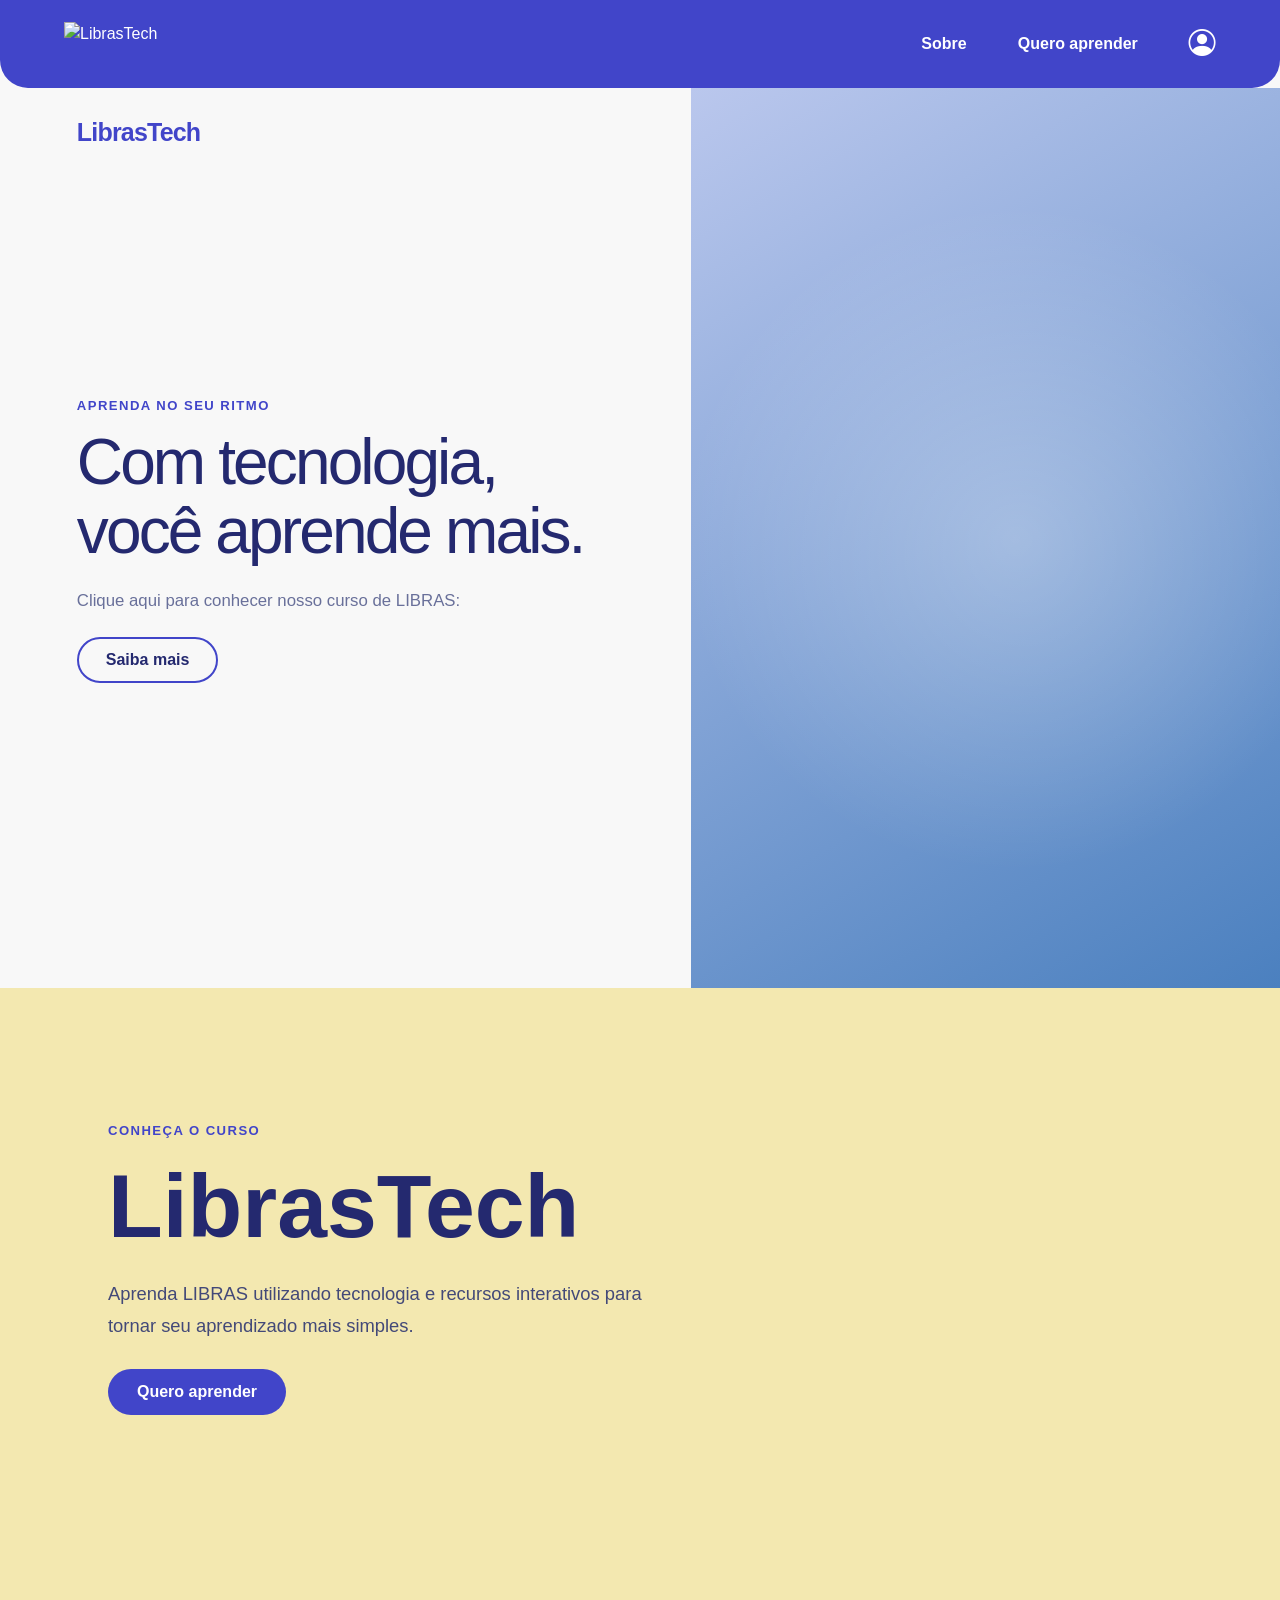
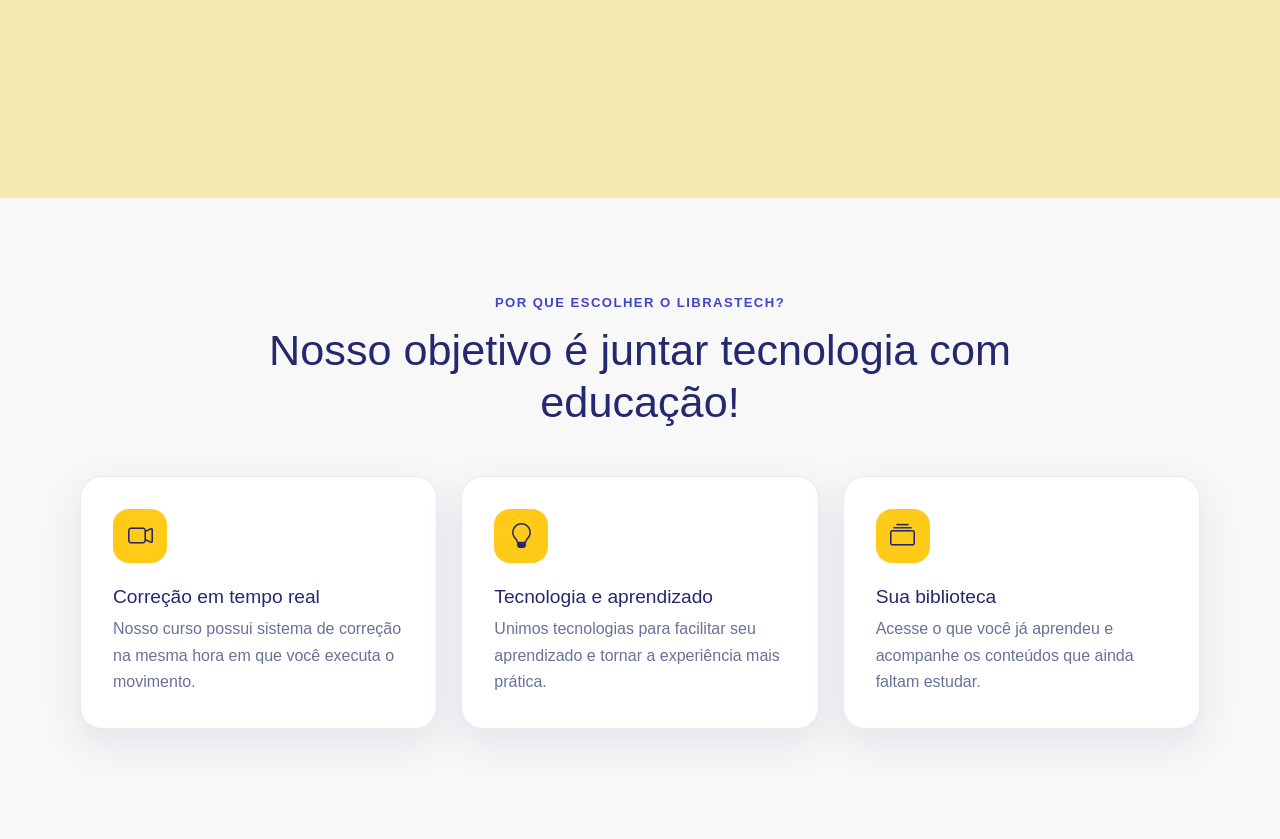
==== LibrasTech-Landing/src/index.html @ b7a81731 "Move cabeçalho para o topo e troca ícone do menu ao abrir" ====
<!DOCTYPE html>
<html lang="pt-BR">
<head>
  <meta charset="UTF-8">
  <meta name="viewport" content="width=device-width, initial-scale=1.0">
  <title>LibrasTech</title>

  <link rel="icon" type="image/png" sizes="32x32" href="../img/favicon-32x32.png">
  <link rel="stylesheet" href="https://cdn.jsdelivr.net/npm/bootstrap@5.3.8/dist/css/bootstrap.min.css">
  <link rel="stylesheet" href="https://cdn.jsdelivr.net/npm/bootstrap-icons@1.13.1/font/bootstrap-icons.min.css">
  <link rel="stylesheet" href="../css/style.css">
</head>
<body>

<header class="site-header">
  <a class="site-brand" href="../src/index.html" aria-label="LibrasTech - página inicial">
    <img src="../img/logoInteira.png" class="navbar-logo" alt="LibrasTech">
  </a>

  <button class="menu-toggle" type="button"
    aria-label="Abrir menu" aria-expanded="false"
    onclick="document.querySelector('.site-nav').classList.toggle('is-open'); this.setAttribute('aria-expanded', this.getAttribute('aria-expanded') !== 'true'); this.querySelector('i').classList.toggle('bi-x-lg')">
    <i class="bi bi-list"></i>
  </button>

  <nav class="site-nav">
    <a href="../src/sobre.html">Sobre</a>
    <a href="../src/queroAprender.html">Quero aprender</a>
    <a class="profile-link" href="../src/login.html" aria-label="Entrar">
      <i class="bi bi-person-circle"></i>
    </a>
  </nav>
</header>

<section class="landing" id="Landingpage">
  <div class="landing-copy">
    <a class="landing-wordmark" href="#Landingpage">LibrasTech</a>

    <div class="landing-message">
      <p class="eyebrow">Aprenda no seu ritmo</p>
      <h1>Com tecnologia,<br>você aprende mais.</h1>
      <p>Clique aqui para conhecer nosso curso de LIBRAS:</p>
      <a href="#home" class="button button-outline">Saiba mais</a>
    </div>
  </div>

  <div class="landing-art" aria-hidden="true">
    <div class="hands-background"></div>
    <img src="../img/maoAzul.png" class="hand hand-blue" alt="">
    <img src="../img/maoAmarela.png" class="hand hand-yellow" alt="">
  </div>
</section>

<section id="home" class="home-section">

  <div class="home-content">
    <div>
      <p class="eyebrow">Conheça o curso</p>
      <h2>LibrasTech</h2>
      <p>Aprenda LIBRAS utilizando tecnologia e recursos interativos para tornar seu aprendizado mais simples.</p>
      <a href="../src/queroAprender.html" class="button button-primary">Quero aprender</a>
    </div>

  </div>
</section>

<section class="features-section" id="pq">
  <div class="section-heading">
    <p class="eyebrow">Por que escolher o LibrasTech?</p>
    <h2>Nosso objetivo é juntar tecnologia com educação!</h2>
  </div>

  <div class="feature-grid">
    <article class="feature-card">
      <span class="feature-icon"><i class="bi bi-camera-video"></i></span>
      <h3>Correção em tempo real</h3>
      <p>Nosso curso possui sistema de correção na mesma hora em que você executa o movimento.</p>
    </article>

    <article class="feature-card">
      <span class="feature-icon"><i class="bi bi-lightbulb"></i></span>
      <h3>Tecnologia e aprendizado</h3>
      <p>Unimos tecnologias para facilitar seu aprendizado e tornar a experiência mais prática.</p>
    </article>

    <article class="feature-card">
      <span class="feature-icon"><i class="bi bi-collection"></i></span>
      <h3>Sua biblioteca</h3>
      <p>Acesse o que você já aprendeu e acompanhe os conteúdos que ainda faltam estudar.</p>
    </article>
  </div>
</section>

<script src="https://cdn.jsdelivr.net/npm/bootstrap@5.3.8/dist/js/bootstrap.bundle.min.js"></script>
<script src="../js/main.js"></script>

</body>
</html>
---- LibrasTech-Landing/css/style.css ----
:root {
  --blue: #4145c9;
  --blue-dark: #24296f;
  --blue-soft: #8589dc;
  --yellow: #ffca18;
  --cream: #f3e8b0;
  --paper: #f8f8f8;
  --white: #fff;
  --text: #252b68;
  --muted: #69709a;
  --shadow: 0 14px 40px rgba(36, 41, 111, .10);
}

* { box-sizing: border-box; }
html { scroll-behavior: smooth; }
body {
  margin: 0;
  font-family: Arial, Helvetica, sans-serif;
  color: var(--text);
  background: var(--paper);
}
a { color: inherit; text-decoration: none; }
button, input { font: inherit; }
img { max-width: 100%; }

/* marca e navegação --------------------------------------*/
.site-header {
  min-height: 88px;
  padding: 12px clamp(22px, 5vw, 76px);
  display: flex;
  align-items: center;
  justify-content: space-between;
  gap: 24px;
  background: var(--blue);
  color: white;
  border-radius: 0 0 28px 28px;
  position: relative;
  z-index: 5;
}
.site-brand {
  display: inline-flex;
  align-items: center;
  min-width: 0;
}
.navbar-logo {
  display: block;
  height: 45px;
  width: auto;
  max-width: 200px;
  object-fit: contain;
}
.site-nav {
  display: flex;
  align-items: center;
  gap: clamp(20px, 4vw, 54px);
}
.site-nav a {
  color: white;
  font-weight: 600;
  transition: opacity .2s;
}
.site-nav a:hover { opacity: .75; }
.profile-link { font-size: 27px; }
.menu-toggle {
  display: none;
  border: 0;
  color: white;
  background: transparent;
  font-size: 30px;
}

/* página inicial --------------------------------------*/
.landing {
  min-height: 100vh;
  display: grid;
  grid-template-columns: 1.08fr .92fr;
  overflow: hidden;
  background: var(--paper);
}
.landing-copy {
  padding: 26px clamp(28px, 6vw, 92px) 60px;
  display: flex;
  flex-direction: column;
}
.landing-wordmark {
  color: var(--blue);
  font-size: 25px;
  font-weight: 800;
  letter-spacing: -.8px;
}
.landing-message {
  margin: auto 0;
  max-width: 620px;
  padding: 70px 0;
}
.eyebrow {
  margin: 0 0 12px;
  color: var(--blue);
  font-size: .82rem;
  font-weight: 800;
  letter-spacing: .11em;
  text-transform: uppercase;
}
.landing-message h1 {
  margin: 0 0 22px;
  color: var(--blue-dark);
  font-size: clamp(2.5rem, 5vw, 4.7rem);
  line-height: 1.08;
  letter-spacing: -.045em;
}
.landing-message p:not(.eyebrow) {
  margin-bottom: 24px;
  font-size: 1.05rem;
  color: var(--muted);
}
.landing-art {
  min-height: 100%;
  position: relative;
  overflow: hidden;
  background: linear-gradient(150deg, #bac7ed, #4b80bf);
  display: flex;
  justify-content: center;
  align-items: center;
  gap: 2%;
}
.landing-art .hand {
  width: 46%;
  max-width: 308px;
  height: auto;
  position: relative;
}
.hands-background {
  position: absolute;
  inset: 0;
  background: radial-gradient(circle at 55% 50%, rgba(255,255,255,.28), transparent 60%);
}
/*.hand {
  position: absolute;
  height: auto;
  width: 115%;
  max-width: none;
  pointer-events: none;
}
.hand-blue {
  left: -34%;
  top: -2%;
  animation: floatBlue 7s ease-in-out infinite;
}
.hand-yellow {
  right: -35%;
  bottom: -5%;
  animation: floatYellow 7s ease-in-out infinite;
}
@keyframes floatBlue {
  50% { transform: translate(-12px, 8px) rotate(-2deg); }
}
@keyframes floatYellow {
  50% { transform: translate(12px, -8px) rotate(2deg); }
}*/

/* Mãos fazendo 2 sinais em Libras, em sequência (ciclo de 8s):
   1) APLAUSO (0% a 40%): mãos abertas no alto, girando os pulsos.
   2) TCHAU   (50% a 90%): mãos abertas balançando de um lado para o outro.
   Entre um sinal e outro as mãos param um instante. */
.hand-blue,
.hand-yellow {
  transform-origin: 45% 92%; /* ponto do pulso na imagem */
  animation: sinaisLibrasAzul 8s ease-in-out infinite;
  will-change: transform;
}
.hand-yellow { animation-name: sinaisLibrasAmarela; }

@keyframes sinaisLibrasAzul {
  /* parado */
  0%, 40%, 50%, 90%, 100% { transform: perspective(700px) rotateY(0deg) rotate(0deg); }
  /* aplauso */
  4%, 12%, 20%, 28%, 36%  { transform: perspective(700px) rotateY(-42deg) rotate(-8deg); }
  8%, 16%, 24%, 32%       { transform: perspective(700px) rotateY(42deg) rotate(8deg); }
  /* tchau */
  55%, 65%, 75%, 85%      { transform: perspective(700px) rotateY(0deg) rotate(-12deg); }
  60%, 70%, 80%           { transform: perspective(700px) rotateY(0deg) rotate(12deg); }
}
@keyframes sinaisLibrasAmarela {
  0%, 40%, 50%, 90%, 100% { transform: perspective(700px) rotateY(0deg) rotate(0deg); }
  4%, 12%, 20%, 28%, 36%  { transform: perspective(700px) rotateY(42deg) rotate(8deg); }
  8%, 16%, 24%, 32%       { transform: perspective(700px) rotateY(-42deg) rotate(-8deg); }
  55%, 65%, 75%, 85%      { transform: perspective(700px) rotateY(0deg) rotate(-12deg); }
  60%, 70%, 80%           { transform: perspective(700px) rotateY(0deg) rotate(12deg); }
}
@media (prefers-reduced-motion: reduce) {
  .hand-blue, .hand-yellow { animation: none; }
}
.button {
  display: inline-flex;
  justify-content: center;
  align-items: center;
  min-height: 46px;
  padding: 0 27px;
  border-radius: 999px;
  border: 2px solid transparent;
  font-weight: 800;
  transition: .2s ease;
  cursor: pointer;
}
.button:hover { transform: translateY(-2px); }
.button-primary {
  color: white;
  background: var(--blue);
}
.button-primary:hover {
  color: white;
  background: var(--blue-dark);
}
.button-outline {
  color: var(--blue-dark);
  border-color: var(--blue);
  background: transparent;
}
.button-outline:hover {
  color: white;
  background: var(--blue);
}
.home-section {
  min-height: 90vh;
  background: var(--cream);
}
.home-content {
  max-width: 1120px;
  min-height: 560px;
  margin: auto;
  padding: 90px 28px;
  display: flex;
  align-items: center;
  justify-content: space-between;
  gap: 50px;
}
.home-content > div:first-child { max-width: 600px; }
.home-content h2 {
  margin: 0 0 18px;
  color: var(--blue-dark);
  font-size: clamp(3rem, 7vw, 5.8rem);
  font-weight: 800;
}
.home-content p:not(.eyebrow) {
  max-width: 560px;
  margin-bottom: 28px;
  color: #434978;
  font-size: 1.15rem;
  line-height: 1.7;
}
.bubble {
  position: absolute;
  width: 125px;
  height: 125px;
  border-radius: 50%;
  display: grid;
  place-items: center;
  font-weight: 800;
  font-size: 1.3rem;
  color: var(--blue-dark);
  opacity: .88;
}
.bubble-one {
  top: 0;
  left: 80px;
  background: #f6df8a;
}
.bubble-two {
  top: 55px;
  left: 12px;
  background: #777bd6;
}
.bubble-three {
  top: 55px;
  right: 5px;
  background: #fff04d;
}
.bubble-four {
  bottom: 0;
  left: 78px;
  background: #8588d7;
}
.features-section {
  padding: 95px clamp(24px, 6vw, 90px) 110px;
  background: var(--paper);
}
.section-heading {
  max-width: 760px;
  margin: 0 auto 48px;
  text-align: center;
}
.section-heading h2 {
  color: var(--blue-dark);
  font-size: clamp(1.8rem, 3.5vw, 2.7rem);
}
.feature-grid {
  max-width: 1120px;
  margin: auto;
  display: grid;
  grid-template-columns: repeat(3, 1fr);
  gap: 24px;
}
.feature-card {
  padding: 32px;
  background: white;
  border: 1px solid #e8e9f4;
  border-radius: 22px;
  box-shadow: var(--shadow);
}
.feature-icon {
  width: 54px;
  height: 54px;
  margin-bottom: 22px;
  display: grid;
  place-items: center;
  border-radius: 16px;
  background: var(--yellow);
  color: var(--blue-dark);
  font-size: 25px;
}
.feature-card h3 {
  font-size: 1.2rem;
  color: var(--blue-dark);
}
.feature-card p {
  margin: 0;
  color: var(--muted);
  line-height: 1.65;
}

/* login e cadastro ------------------------------------------*/
.auth-page {
  min-height: 100vh;
  background: var(--paper);
}
.auth-topbar {
  height: 88px;
  padding: 12px 28px;
  display: flex;
  align-items: center;
  background: var(--blue);
}
.auth-logo img {
  display: block;
  height: 45px;
  width: auto;
  max-width: 200px;
  object-fit: contain;
}
.auth-card {
  width: min(680px, calc(100% - 40px));
  margin: 64px auto;
  padding: 42px clamp(24px, 5vw, 58px);
}
.auth-card-wide {
  width: min(760px, calc(100% - 40px));
}
.auth-card h1 {
  margin: 0 0 22px;
  color: var(--blue-dark);
  font-size: clamp(1.8rem, 4vw, 2.3rem);
  font-weight: 800;
}
.auth-intro {
  margin: 0 0 30px;
  color: var(--blue-dark);
  font-size: 1.1rem;
  line-height: 1.5;
  font-weight: 600;
}
.auth-form {
  display: flex;
  flex-direction: column;
  gap: 10px;
}
.auth-form label {
  margin-top: 10px;
  font-weight: 700;
}
.auth-form input {
  width: 100%;
  min-height: 48px;
  padding: 10px 14px;
  border: 1.5px solid #c9cce5;
  border-radius: 10px;
  outline: none;
  background: white;
  color: var(--text);
}
.auth-form input:focus {
  border-color: var(--blue);
  box-shadow: 0 0 0 3px rgba(65,69,201,.12);
}
.auth-form button {
  align-self: flex-start;
  min-width: 135px;
  margin-top: 20px;
}
.auth-footer {
  margin-top: 30px;
  font-weight: 600;
}
.text-link {
  color: var(--blue);
  font-weight: 800;
  text-decoration: underline;
  text-underline-offset: 3px;
}
.back-link {
  display: inline-block;
  margin-top: 22px;
}

/* chamada de cadastro ------------------------------------------*/
.cta-page {
  min-height: calc(100vh - 88px);
  padding: 100px 24px;
  display: flex;
  flex-direction: column;
  justify-content: center;
  align-items: center;
  text-align: center;
  background: var(--paper);
}
.cta-page h1 {
  max-width: 850px;
  margin: 0 0 38px;
  color: var(--blue-dark);
  font-size: clamp(2.1rem, 5vw, 4rem);
  line-height: 1.2;
}
.cta-page .button { min-width: 180px; }

/* sobre e demonstração ------------------------------------------*/
.about-page { background: var(--paper); }
.about-intro {
  max-width: 1120px;
  margin: auto;
  padding: 90px 28px 80px;
  display: grid;
  grid-template-columns: 300px 1fr;
  gap: 55px;
  align-items: center;
}
.about-copy article { margin-bottom: 26px; }
.about-copy h2, .demo-section h2 {
  margin: 0 0 10px;
  color: var(--blue-dark);
  font-size: 1.35rem;
  font-weight: 800;
}
.about-copy p, .about-copy li, .demo-section p {
  color: #434978;
  line-height: 1.65;
}
.about-copy ul {
  padding-left: 22px;
  margin: 0;
}

.about-graphic {
  position: relative;
  width: 260px;
  height: 260px;
  margin: auto;
}
.demo-section {
  max-width: 1120px;
  margin: auto;
  padding: 20px 28px 100px;
  text-align: center;
}
.demo-section > p {
  max-width: 850px;
  margin: 0 auto 32px;
}
.video-frame {
  position: relative;
  width: min(720px, 100%);
  min-height: 300px;
  margin: auto;
  overflow: hidden;
  display: grid;
  place-items: center;
  border-radius: 38px;
  background: var(--yellow);
}
.video-frame video {
  width: 100%;
  min-height: 300px;
  object-fit: contain;
}
.video-frame span {
  position: absolute;
  color: var(--blue-dark);
  font-weight: 700;
  pointer-events: none;
}
.video-frame video[src] + span { display: none; }

/* parte logada(menu lateral) ------------------------------------*/
.dashboard-layout {
  min-height: 100vh;
  display: grid;
  grid-template-columns: 260px minmax(0, 1fr);
  background: var(--paper);
}
.sidebar {
  position: sticky;
  top: 0;
  height: 100vh;
  padding: 28px 20px;
  display: flex;
  flex-direction: column;
  background: var(--blue);
  color: white;
}
.sidebar-brand {
  display: flex;
  align-items: center;
  justify-content: center;
  min-height: 70px;
  margin-bottom: 45px;
}
.sidebar-brand img {
  max-width: 175px;
  max-height: 48px;
  object-fit: contain;
}
.sidebar-nav {
  display: grid;
  gap: 10px;
}
.sidebar-nav a, .sidebar-exit {
  display: flex;
  align-items: center;
  gap: 13px;
  padding: 14px 16px;
  border-radius: 12px;
  color: white;
  font-weight: 700;
}
.sidebar-nav a:hover, .sidebar-exit:hover {
  color: var(--blue-dark);
  background: var(--cream);
}
.sidebar-nav i, .sidebar-exit i { font-size: 1.2rem; }
.sidebar-exit { margin-top: auto; }
.dashboard-main {
  min-width: 0;
  padding: clamp(28px, 5vw, 70px);
}
.dashboard-heading {
  margin-bottom: 42px;
  display: flex;
  align-items: center;
  justify-content: space-between;
  gap: 24px;
}
.dashboard-heading h1 {
  margin: 0 0 10px;
  color: var(--blue-dark);
  font-size: clamp(2rem, 4vw, 3rem);
  font-weight: 800;
}
.dashboard-heading p:not(.eyebrow) {
  margin: 0;
  color: var(--muted);
}
.library-group { margin: 0 0 38px; }
.library-group h2, .settings-card h2 {
  margin: 0 0 18px;
  color: var(--blue-dark);
  font-size: 1.25rem;
  font-weight: 800;
}
.library-group h2 i, .settings-card h2 i {
  margin-right: 8px;
  color: var(--blue);
}
.content-grid {
  min-height: 115px;
  padding: 20px;
  display: grid;
  grid-template-columns: repeat(auto-fit, minmax(180px, 1fr));
  gap: 16px;
  border-radius: 18px;
  background: white;
  box-shadow: var(--shadow);
}
.empty-state {
  color: var(--muted);
  align-self: center;
}
.settings-card {
  max-width: 850px;
  padding: 28px;
  border-radius: 20px;
  background: white;
  box-shadow: var(--shadow);
}
.settings-row {
  padding: 22px 0;
  display: flex;
  align-items: center;
  justify-content: space-between;
  gap: 20px;
  border-top: 1px solid #ececf5;
}
.settings-row p {
  margin: 6px 0 0;
  color: var(--muted);
}
.dashboard-cards {
  display: grid;
  grid-template-columns: repeat(2, minmax(0, 1fr));
  gap: 22px;
}
.dashboard-card {
  padding: 30px;
  border-radius: 20px;
  background: white;
  box-shadow: var(--shadow);
  transition: transform .2s;
}
.dashboard-card:hover { transform: translateY(-4px); }
.dashboard-card > i {
  color: var(--blue);
  font-size: 2rem;
}
.dashboard-card h2 {
  margin: 18px 0 8px;
  font-size: 1.3rem;
  color: var(--blue-dark);
}
.dashboard-card p {
  margin: 0;
  color: var(--muted);
  line-height: 1.6;
}

/* Responsividade --------------------------------------*/

@media (max-width: 900px) {
  .landing { grid-template-columns: 1fr .75fr; }
  .feature-grid {
    grid-template-columns: 1fr;
    max-width: 620px;
  }
  .about-intro {
    grid-template-columns: 220px 1fr;
    gap: 25px;
  }
  .about-graphic {
    transform: scale(.8);
    transform-origin: center;
  }
  .dashboard-layout {
    grid-template-columns: 220px minmax(0, 1fr);
  }
  .sidebar { padding-inline: 14px; }
}

@media (max-width: 700px) {
  .site-header {
    min-height: 76px;
    padding: 10px 20px;
  }
  .navbar-logo {
    height: 36px;
    max-width: 160px;
  }
  .menu-toggle {
    display: block;
    transition: transform .3s ease;
  }
  .menu-toggle[aria-expanded="true"] { transform: rotate(90deg); }
  .site-nav {
    display: flex;
    visibility: hidden;
    opacity: 0;
    transform: translateY(-12px);
    pointer-events: none;
    transition: opacity .3s ease, transform .3s ease, visibility 0s linear .3s;
    position: absolute;
    top: calc(100% - 28px);
    left: 0;
    right: 0;
    z-index: -1;
    padding-top: 46px !important;
    padding: 18px;
    flex-direction: column;
    align-items: stretch;
    gap: 16px;
    border-radius: 0 0 28px 28px;
    background: var(--blue);
  }
  .site-nav.is-open {
    visibility: visible;
    opacity: 1;
    transform: translateY(0);
    pointer-events: auto;
    transition: opacity .3s ease, transform .3s ease, visibility 0s;
  }
  .site-nav a {
    padding: 8px 4px;
    opacity: 0;
    transform: translateY(-6px);
    transition: opacity .25s ease, transform .25s ease;
  }
  .site-nav.is-open a { opacity: 1; transform: none; }
  .site-nav.is-open a:nth-child(2) { transition-delay: .06s; }
  .site-nav.is-open a:nth-child(3) { transition-delay: .12s; }
  .about-intro { gap: 0; }
  .demo-section { padding: 0 20px 70px; }
  .landing-copy { min-height: auto; }
  .landing {
    min-height: auto;
    grid-template-columns: 1fr;
  }
  .landing-copy {
    min-height: 58vh;
    padding: 22px 26px 35px;
  }
  .landing-message { padding: 65px 0 25px; }
  .landing-message h1 {
    font-size: clamp(2.5rem, 11vw, 3.7rem);
  }
  .landing-art { min-height: 42vh; }
  .landing-art {
    min-height: 0;
    padding: 40px 20px;
    display: flex;
    justify-content: center;
    align-items: center;
    gap: 6%;
  }
  .hand { width: 38%; max-width: 180px; height: auto; position: relative; }
  .home-content {
    min-height: auto;
    padding: 75px 26px;
    flex-direction: column;
    align-items: flex-start;
  }
  .home-decoration {
    align-self: center;
    transform: scale(.85);
    transform-origin: top center;
    margin-bottom: -30px;
  }
  .features-section { padding: 75px 22px; }
  .auth-topbar {
    height: 76px;
    padding-inline: 20px;
  }
  .auth-logo img {
    height: 36px;
    max-width: 160px;
  }
  .auth-card {
    margin: 35px auto;
    padding: 25px 5px 45px;
  }
  .about-intro {
    padding: 65px 24px;
    grid-template-columns: 1fr;
  }
  .about-graphic { display: none; }
  .demo-section { padding: 55px 20px 70px; }
  .video-frame, .video-frame video { min-height: 220px; }
  .dashboard-layout { display: block; }
  .sidebar {
    position: relative;
    height: auto;
    padding: 12px 18px;
    flex-direction: row;
    align-items: center;
    justify-content: space-between;
  }
  .sidebar-brand {
    min-height: 42px;
    margin: 0;
  }
  .sidebar-brand img {
    max-width: 125px;
    max-height: 34px;
  }
  .sidebar-nav {
    display: flex;
    gap: 4px;
  }
  .sidebar-nav a, .sidebar-exit {
    padding: 9px;
    font-size: .85rem;
  }
  .sidebar-nav a i, .sidebar-exit i { display: none; }
  .sidebar-exit { margin: 0; }
  .dashboard-main { padding: 34px 20px; }
  .dashboard-heading {
    align-items: flex-start;
    flex-direction: column;
  }
  .dashboard-cards { grid-template-columns: 1fr; }
}

@media (max-width: 420px) {
  .sidebar {
    flex-wrap: wrap;
    gap: 6px 10px;
  }
  .sidebar-brand {
    width: 100%;
    justify-content: flex-start;
  }
  .sidebar-nav {
    flex: 1;
    justify-content: space-between;
  }
  .sidebar-nav a, .sidebar-exit {
    padding: 8px 6px;
    font-size: .78rem;
  }
  .auth-intro { font-size: 1rem; }
}

@media (prefers-reduced-motion: reduce) {
  *, *::before, *::after {
    scroll-behavior: auto !important;
    animation-duration: .01ms !important;
    transition-duration: .01ms !important;
  }
}

/*--------------------------------------------*/

#parte2 { display: none; }
.register-logo {
  display: block;
  width: min(180px, 45%);
  height: auto;
  object-fit: contain;
  margin: 0 0 28px;
}

.show-animation {
    animation: aparecer 0.7s ease forwards;
}

@keyframes aparecer {
    from {
        opacity: 0;
        transform: translateY(25px);
    }

    to {
        opacity: 1;
        transform: translateY(0);
    }
}
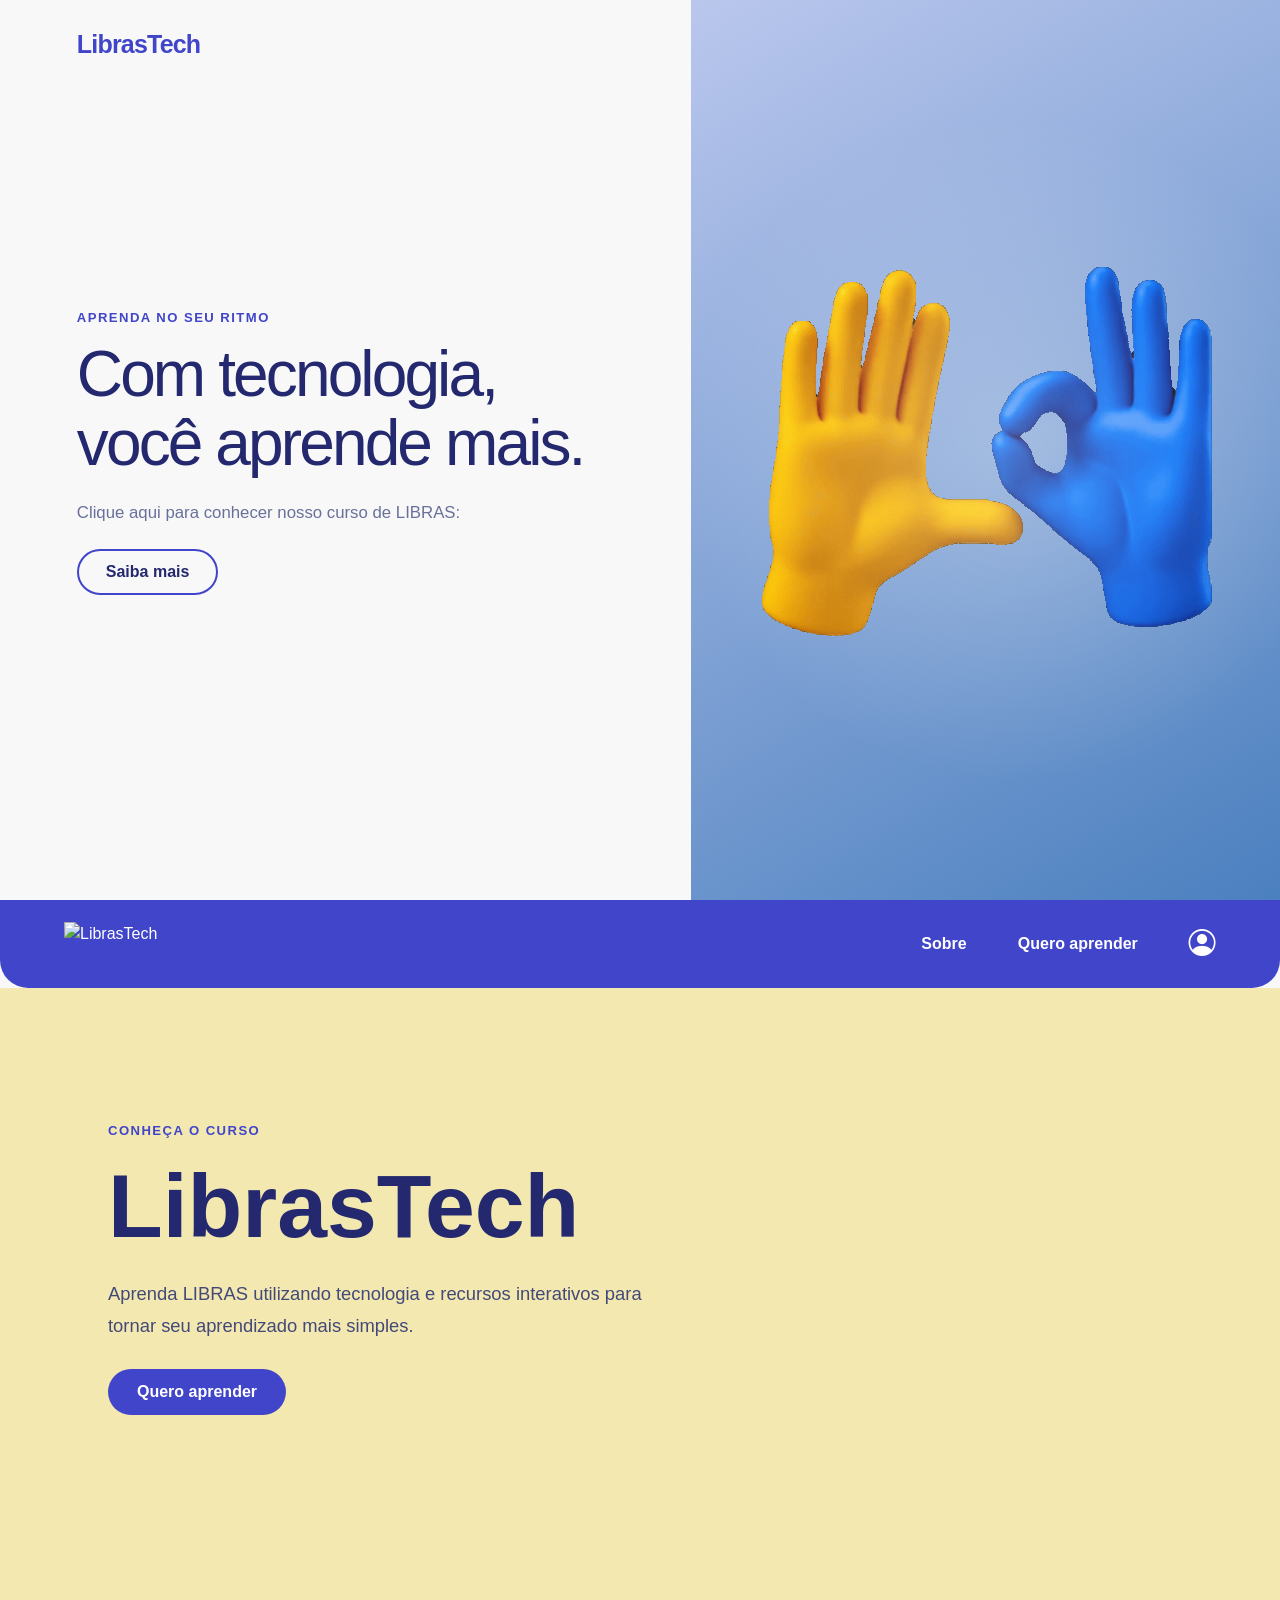
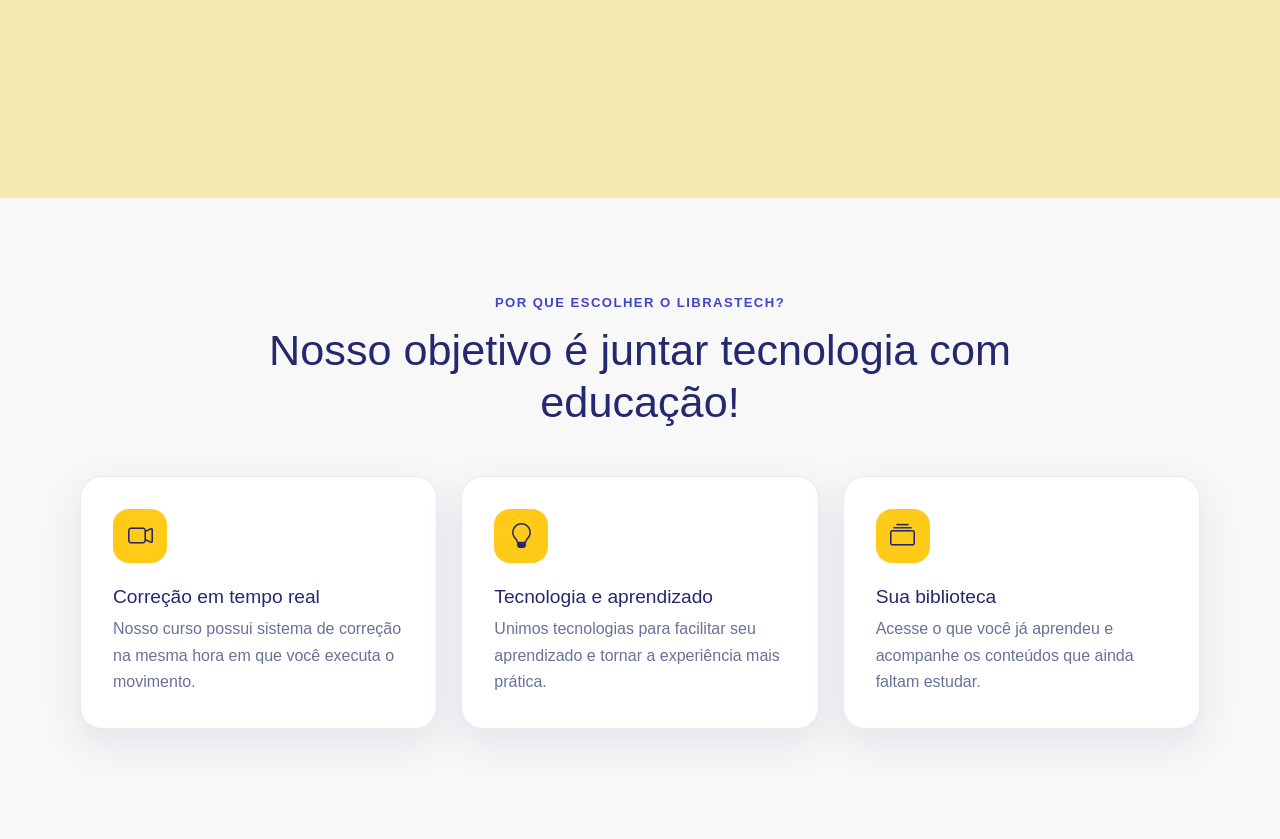
==== commit 1f397423: "Troca mãos em PNG por animação em GIF e fixa cabeçalho na página inicial" ====
--- a/LibrasTech-Landing/src/index.html
+++ b/LibrasTech-Landing/src/index.html
@@ -12,7 +12,27 @@
 </head>
 <body>
 
-<header class="site-header">
+<section class="landing" id="Landingpage">
+  <div class="landing-copy">
+    <a class="landing-wordmark" href="#Landingpage">LibrasTech</a>
+
+    <div class="landing-message">
+      <p class="eyebrow">Aprenda no seu ritmo</p>
+      <h1>Com tecnologia,<br>você aprende mais.</h1>
+      <p>Clique aqui para conhecer nosso curso de LIBRAS:</p>
+      <a href="#home" class="button button-outline">Saiba mais</a>
+    </div>
+  </div>
+
+  <div class="landing-art" aria-hidden="true">
+    <div class="hands-background"></div>
+    <div class="hands-video">
+      <img class="hands-clip is-visible" src="../img/maos-loop.gif" alt="">
+    </div>
+  </div>
+</section>
+
+<header class="site-header site-header-sticky">
   <a class="site-brand" href="../src/index.html" aria-label="LibrasTech - página inicial">
     <img src="../img/logoInteira.png" class="navbar-logo" alt="LibrasTech">
   </a>
@@ -31,25 +51,6 @@
     </a>
   </nav>
 </header>
-
-<section class="landing" id="Landingpage">
-  <div class="landing-copy">
-    <a class="landing-wordmark" href="#Landingpage">LibrasTech</a>
-
-    <div class="landing-message">
-      <p class="eyebrow">Aprenda no seu ritmo</p>
-      <h1>Com tecnologia,<br>você aprende mais.</h1>
-      <p>Clique aqui para conhecer nosso curso de LIBRAS:</p>
-      <a href="#home" class="button button-outline">Saiba mais</a>
-    </div>
-  </div>
-
-  <div class="landing-art" aria-hidden="true">
-    <div class="hands-background"></div>
-    <img src="../img/maoAzul.png" class="hand hand-blue" alt="">
-    <img src="../img/maoAmarela.png" class="hand hand-yellow" alt="">
-  </div>
-</section>
 
 <section id="home" class="home-section">
 
